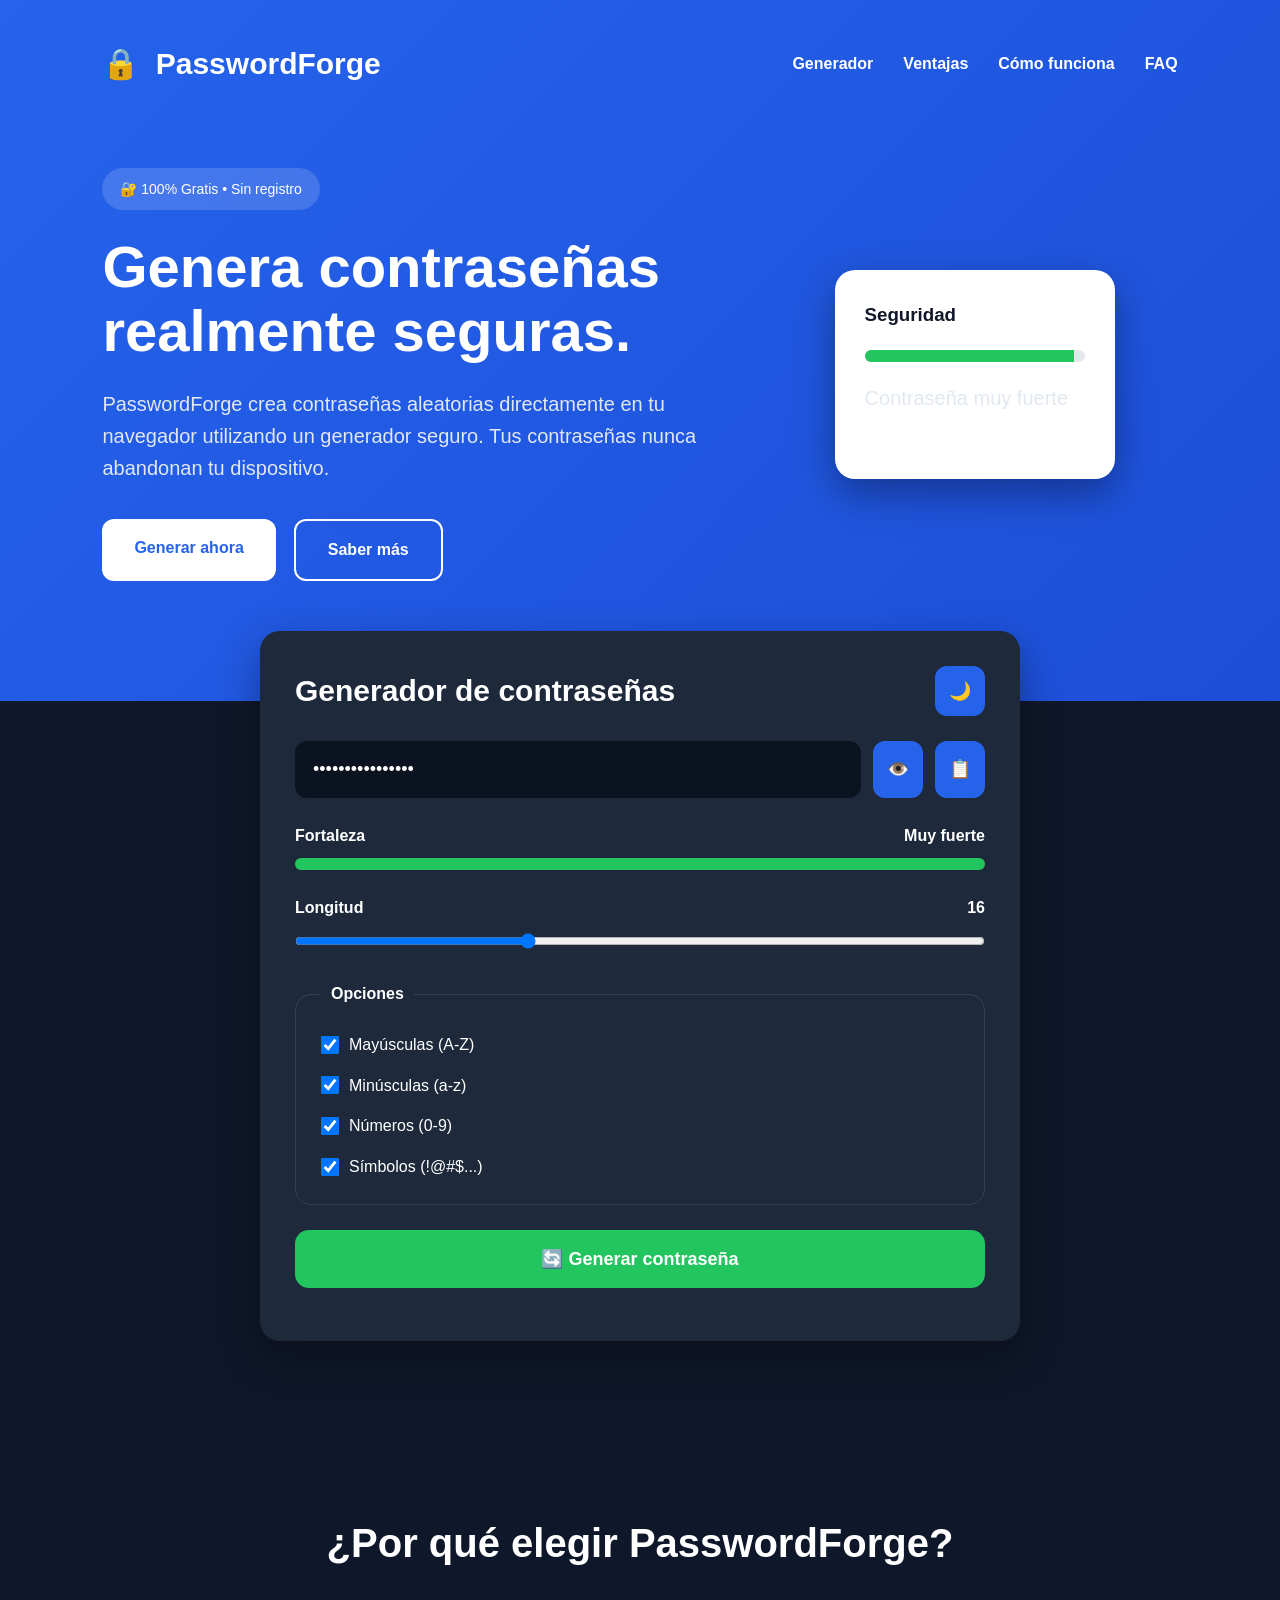
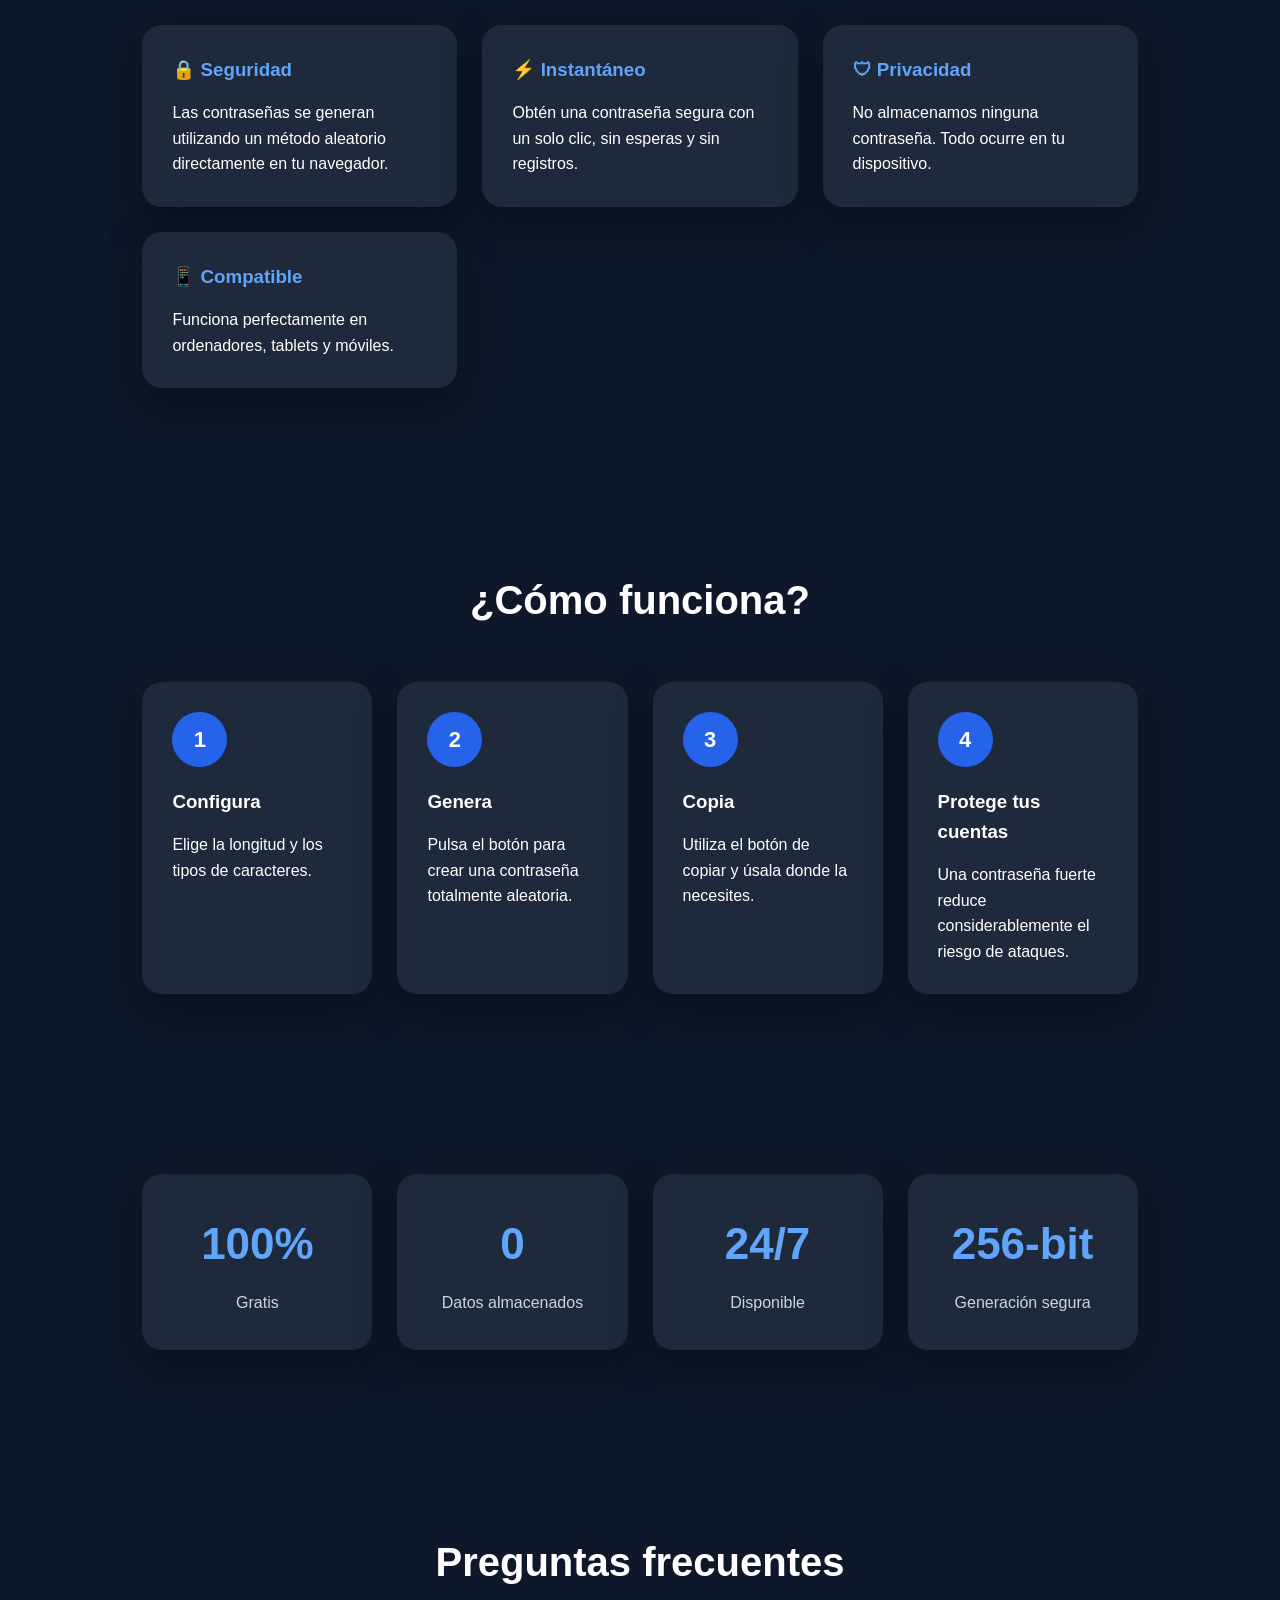
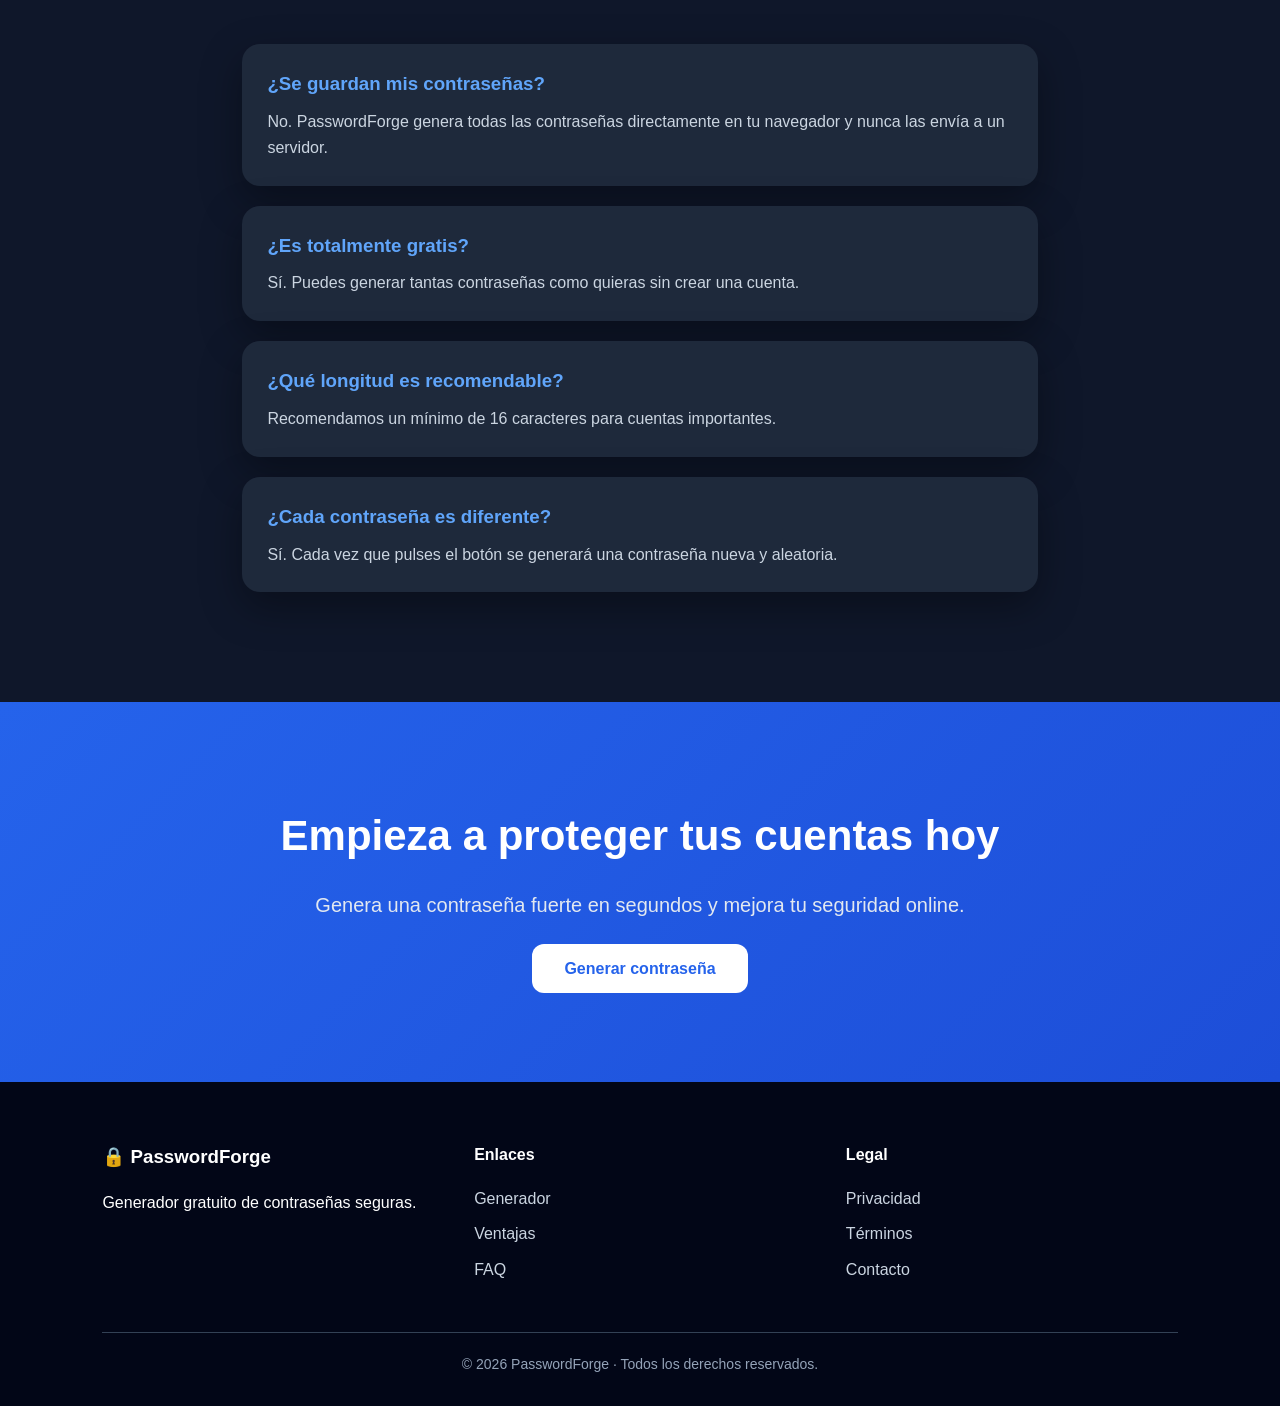
==== index.html @ 014c1a68 "Add files via upload Primera versión de PasswordForge" ====
<!DOCTYPE html>
<html lang="es">

<head>

    <meta charset="UTF-8">

    <meta name="viewport" content="width=device-width, initial-scale=1.0">

    <meta name="description"
        content="PasswordForge genera contraseñas seguras, fuertes y aleatorias directamente en tu navegador. Gratis, rápido y seguro.">

    <meta name="keywords"
        content="generador de contraseñas,password,password generator,passwordforge,contraseñas seguras">

    <meta name="author" content="PasswordForge">

    <title>PasswordForge | Generador de Contraseñas Seguras</title>

    <link rel="stylesheet" href="style.css">

</head>

<body>

    <!-- ========================= -->
    <!-- NAVBAR -->
    <!-- ========================= -->

    <header class="hero">

        <nav class="navbar">

            <div class="logo">

                🔒 <span>PasswordForge</span>

            </div>

            <ul>

                <li><a href="#generator">Generador</a></li>

                <li><a href="#features">Ventajas</a></li>

                <li><a href="#how">Cómo funciona</a></li>

                <li><a href="#faq">FAQ</a></li>

            </ul>

        </nav>

        <div class="hero-content">

            <div class="hero-text">

                <span class="badge">

                    🔐 100% Gratis • Sin registro

                </span>

                <h1>

                    Genera contraseñas
                    <br>
                    realmente seguras.

                </h1>

                <p>

                    PasswordForge crea contraseñas aleatorias
                    directamente en tu navegador utilizando
                    un generador seguro.

                    Tus contraseñas nunca abandonan tu dispositivo.

                </p>

                <div class="hero-buttons">

                    <a href="#generator" class="primary-btn">

                        Generar ahora

                    </a>

                    <a href="#features" class="secondary-btn">

                        Saber más

                    </a>

                </div>

            </div>

            <div class="hero-card">

                <div class="mini-card">

                    <h3>

                        Seguridad

                    </h3>

                    <div class="mini-bar">

                        <div class="mini-fill"></div>

                    </div>

                    <p>

                        Contraseña muy fuerte

                    </p>

                </div>

            </div>

        </div>

    </header>

    <!-- ========================= -->
    <!-- GENERADOR -->
    <!-- ========================= -->

    <main class="container" id="generator">

        <div class="header">

            <h2>

                Generador de contraseñas

            </h2>

            <button
                id="themeToggle"
                class="icon-btn"
                title="Cambiar tema">

                🌙

            </button>

        </div>

        <div class="password-box">

            <input
                type="password"
                id="password"
                readonly
                placeholder="Tu contraseña aparecerá aquí">

            <button
                id="showPassword"
                class="icon-btn"
                title="Mostrar">

                👁️

            </button>

            <button
                id="copy"
                class="icon-btn"
                title="Copiar">

                📋

            </button>

        </div>

        <div class="strength">

            <div class="strength-header">

                <span>

                    Fortaleza

                </span>

                <span id="strengthText">

                    -

                </span>

            </div>

            <div class="strength-bar">

                <div id="strengthFill"></div>

            </div>

        </div>

        <div class="length">

            <label for="length">

                Longitud

                <span id="lengthValue">

                    16

                </span>

            </label>

            <input
                type="range"
                id="length"
                min="8"
                max="32"
                value="16">

        </div>        <fieldset class="options">

            <legend>Opciones</legend>

            <label>

                <input
                    type="checkbox"
                    id="uppercase"
                    checked>

                Mayúsculas (A-Z)

            </label>

            <label>

                <input
                    type="checkbox"
                    id="lowercase"
                    checked>

                Minúsculas (a-z)

            </label>

            <label>

                <input
                    type="checkbox"
                    id="numbers"
                    checked>

                Números (0-9)

            </label>

            <label>

                <input
                    type="checkbox"
                    id="symbols"
                    checked>

                Símbolos (!@#$...)

            </label>

        </fieldset>

        <button
            id="generate"
            class="generate-btn">

            🔄 Generar contraseña

        </button>

        <p id="message"></p>

    </main>

    <!-- ========================= -->
    <!-- VENTAJAS -->
    <!-- ========================= -->

    <section id="features" class="info">

        <h2>

            ¿Por qué elegir PasswordForge?

        </h2>

        <div class="cards">

            <article class="card">

                <h3>🔒 Seguridad</h3>

                <p>

                    Las contraseñas se generan utilizando un método
                    aleatorio directamente en tu navegador.

                </p>

            </article>

            <article class="card">

                <h3>⚡ Instantáneo</h3>

                <p>

                    Obtén una contraseña segura con un solo clic,
                    sin esperas y sin registros.

                </p>

            </article>

            <article class="card">

                <h3>🛡 Privacidad</h3>

                <p>

                    No almacenamos ninguna contraseña.
                    Todo ocurre en tu dispositivo.

                </p>

            </article>

            <article class="card">

                <h3>📱 Compatible</h3>

                <p>

                    Funciona perfectamente en ordenadores,
                    tablets y móviles.

                </p>

            </article>

        </div>

    </section>

    <!-- ========================= -->
    <!-- CÓMO FUNCIONA -->
    <!-- ========================= -->

    <section id="how" class="how-it-works">

        <h2>

            ¿Cómo funciona?

        </h2>

        <div class="steps">

            <div class="step">

                <div class="step-number">

                    1

                </div>

                <h3>

                    Configura

                </h3>

                <p>

                    Elige la longitud y los tipos de caracteres.

                </p>

            </div>

            <div class="step">

                <div class="step-number">

                    2

                </div>

                <h3>

                    Genera

                </h3>

                <p>

                    Pulsa el botón para crear una contraseña
                    totalmente aleatoria.

                </p>

            </div>

            <div class="step">

                <div class="step-number">

                    3

                </div>

                <h3>

                    Copia

                </h3>

                <p>

                    Utiliza el botón de copiar y úsala
                    donde la necesites.

                </p>

            </div>

            <div class="step">

                <div class="step-number">

                    4

                </div>

                <h3>

                    Protege tus cuentas

                </h3>

                <p>

                    Una contraseña fuerte reduce
                    considerablemente el riesgo de ataques.

                </p>

            </div>

        </div>

    </section>    <!-- ========================= -->
    <!-- ESTADÍSTICAS -->
    <!-- ========================= -->

    <section class="stats">

        <div class="stat">
            <h2>100%</h2>
            <p>Gratis</p>
        </div>

        <div class="stat">
            <h2>0</h2>
            <p>Datos almacenados</p>
        </div>

        <div class="stat">
            <h2>24/7</h2>
            <p>Disponible</p>
        </div>

        <div class="stat">
            <h2>256-bit</h2>
            <p>Generación segura</p>
        </div>

    </section>

    <!-- ========================= -->
    <!-- FAQ -->
    <!-- ========================= -->

    <section id="faq" class="faq">

        <h2>

            Preguntas frecuentes

        </h2>

        <div class="faq-item">

            <h3>
                ¿Se guardan mis contraseñas?
            </h3>

            <p>
                No. PasswordForge genera todas las contraseñas
                directamente en tu navegador y nunca las envía a un servidor.
            </p>

        </div>

        <div class="faq-item">

            <h3>
                ¿Es totalmente gratis?
            </h3>

            <p>
                Sí. Puedes generar tantas contraseñas como quieras sin crear
                una cuenta.
            </p>

        </div>

        <div class="faq-item">

            <h3>
                ¿Qué longitud es recomendable?
            </h3>

            <p>
                Recomendamos un mínimo de 16 caracteres para cuentas
                importantes.
            </p>

        </div>

        <div class="faq-item">

            <h3>
                ¿Cada contraseña es diferente?
            </h3>

            <p>
                Sí. Cada vez que pulses el botón se generará una contraseña
                nueva y aleatoria.
            </p>

        </div>

    </section>

    <!-- ========================= -->
    <!-- CTA -->
    <!-- ========================= -->

    <section class="cta">

        <h2>

            Empieza a proteger tus cuentas hoy

        </h2>

        <p>

            Genera una contraseña fuerte en segundos y mejora tu seguridad online.

        </p>

        <a href="#generator" class="primary-btn">

            Generar contraseña

        </a>

    </section>

    <!-- ========================= -->
    <!-- FOOTER -->
    <!-- ========================= -->

    <footer>

        <div class="footer-content">

            <div>

                <h3>

                    🔒 PasswordForge

                </h3>

                <p>

                    Generador gratuito de contraseñas seguras.

                </p>

            </div>

            <div>

                <h4>

                    Enlaces

                </h4>

                <ul>

                    <li><a href="#generator">Generador</a></li>
                    <li><a href="#features">Ventajas</a></li>
                    <li><a href="#faq">FAQ</a></li>

                </ul>

            </div>

            <div>

                <h4>

                    Legal

                </h4>

                <ul>

                    <li><a href="privacy.html">Privacidad</a></li>
                    <li><a href="terms.html">Términos</a></li>
                    <li><a href="contact.html">Contacto</a></li>

                </ul>

            </div>

        </div>

        <hr>

        <p class="copyright">

            © 2026 PasswordForge · Todos los derechos reservados.

        </p>

    </footer>

    <script src="script.js"></script>

</body>

</html>
---- style.css ----
/* =====================================================
   PASSWORDFORGE v1.0
   PARTE 1/3
===================================================== */

*{
    margin:0;
    padding:0;
    box-sizing:border-box;
}

html{
    scroll-behavior:smooth;
}

:root{

    --primary:#2563eb;
    --primary-dark:#1d4ed8;

    --green:#22c55e;

    --background:#0f172a;

    --surface:#1e293b;

    --surface-2:#334155;

    --text:#ffffff;

    --text-light:#cbd5e1;

    --radius:16px;

    --shadow:0 15px 40px rgba(0,0,0,.35);

}

body{

    font-family:Arial,Helvetica,sans-serif;

    background:var(--background);

    color:var(--text);

    line-height:1.6;

}

/* ================= HERO ================= */

.hero{

    background:linear-gradient(135deg,#2563eb,#1d4ed8);

    padding:40px 8% 120px;

}

.navbar{

    display:flex;

    justify-content:space-between;

    align-items:center;

    margin-bottom:80px;

}

.logo{

    font-size:30px;

    font-weight:bold;

}

.logo span{

    margin-left:8px;

}

.navbar ul{

    display:flex;

    gap:30px;

    list-style:none;

}

.navbar a{

    color:white;

    text-decoration:none;

    font-weight:bold;

    transition:.3s;

}

.navbar a:hover{

    opacity:.8;

}

.hero-content{

    display:grid;

    grid-template-columns:1.2fr .8fr;

    gap:60px;

    align-items:center;

}

.badge{

    display:inline-block;

    background:rgba(255,255,255,.15);

    padding:10px 18px;

    border-radius:50px;

    margin-bottom:25px;

    font-size:14px;

}

.hero h1{

    font-size:58px;

    line-height:1.1;

    margin-bottom:25px;

}

.hero p{

    font-size:20px;

    color:#e2e8f0;

    margin-bottom:35px;

}

.hero-buttons{

    display:flex;

    gap:18px;

    flex-wrap:wrap;

}

.primary-btn{

    background:white;

    color:var(--primary);

    padding:16px 32px;

    border-radius:12px;

    text-decoration:none;

    font-weight:bold;

    transition:.3s;

}

.primary-btn:hover{

    transform:translateY(-4px);

}

.secondary-btn{

    border:2px solid white;

    color:white;

    padding:16px 32px;

    border-radius:12px;

    text-decoration:none;

    font-weight:bold;

    transition:.3s;

}

.secondary-btn:hover{

    background:white;

    color:var(--primary);

}

.hero-card{

    display:flex;

    justify-content:center;

}

.mini-card{

    width:280px;

    background:white;

    color:#111827;

    padding:30px;

    border-radius:20px;

    box-shadow:var(--shadow);

}

.mini-card h3{

    margin-bottom:20px;

}

.mini-bar{

    height:12px;

    background:#e5e7eb;

    border-radius:20px;

    overflow:hidden;

    margin-bottom:20px;

}

.mini-fill{

    width:95%;

    height:100%;

    background:var(--green);

}

/* ================= CONTENEDOR ================= */

.container{

    max-width:760px;

    margin:-70px auto 80px;

    background:var(--surface);

    border-radius:20px;

    padding:35px;

    box-shadow:var(--shadow);

    position:relative;

    z-index:2;

}

.header{

    display:flex;

    justify-content:space-between;

    align-items:center;

    margin-bottom:25px;

}

.header h2{

    font-size:30px;

}

.icon-btn{

    border:none;

    background:var(--primary);

    color:white;

    padding:14px;

    border-radius:12px;

    cursor:pointer;

    font-size:18px;

    transition:.3s;

}

.icon-btn:hover{

    background:var(--primary-dark);

    transform:scale(1.05);

}

.password-box{

    display:flex;

    gap:12px;

    margin-bottom:25px;

}

.password-box input{

    flex:1;

    border:none;

    border-radius:12px;

    background:#0b1220;

    color:white;

    padding:18px;

    font-size:18px;

}

.password-box input::placeholder{

    color:#94a3b8;

}/* ================= FUERZA ================= */

.strength{

    margin-bottom:25px;

}

.strength-header{

    display:flex;

    justify-content:space-between;

    margin-bottom:10px;

    font-weight:bold;

}

.strength-bar{

    width:100%;

    height:12px;

    background:var(--surface-2);

    border-radius:50px;

    overflow:hidden;

}

#strengthFill{

    width:0;

    height:100%;

    background:var(--green);

    transition:.4s;

}

/* ================= LONGITUD ================= */

.length{

    margin-bottom:25px;

}

.length label{

    display:flex;

    justify-content:space-between;

    margin-bottom:10px;

    font-weight:bold;

}

input[type="range"]{

    width:100%;

    cursor:pointer;

}

/* ================= OPCIONES ================= */

.options{

    border:1px solid var(--surface-2);

    border-radius:var(--radius);

    padding:25px;

    margin-bottom:25px;

    display:grid;

    gap:15px;

}

.options legend{

    padding:0 10px;

    font-weight:bold;

}

.options label{

    display:flex;

    align-items:center;

    gap:10px;

    cursor:pointer;

}

.options input[type="checkbox"]{

    width:18px;

    height:18px;

}

/* ================= BOTÓN ================= */

.generate-btn{

    width:100%;

    border:none;

    background:var(--green);

    color:white;

    padding:18px;

    border-radius:14px;

    font-size:18px;

    font-weight:bold;

    cursor:pointer;

    transition:.3s;

}

.generate-btn:hover{

    transform:translateY(-3px);

    background:#16a34a;

}

#message{

    margin-top:18px;

    text-align:center;

    color:#94a3b8;

}

/* ================= FEATURES ================= */

.info{

    max-width:1200px;

    margin:auto;

    padding:90px 8%;

}

.info h2{

    text-align:center;

    font-size:40px;

    margin-bottom:50px;

}

.cards{

    display:grid;

    grid-template-columns:repeat(auto-fit,minmax(250px,1fr));

    gap:25px;

}

.card{

    background:var(--surface);

    border-radius:20px;

    padding:30px;

    box-shadow:var(--shadow);

    transition:.3s;

}

.card:hover{

    transform:translateY(-8px);

}

.card h3{

    margin-bottom:15px;

    color:#60a5fa;

}

/* ================= HOW IT WORKS ================= */

.how-it-works{

    max-width:1200px;

    margin:auto;

    padding:90px 8%;

}

.how-it-works h2{

    text-align:center;

    font-size:40px;

    margin-bottom:50px;

}

.steps{

    display:grid;

    grid-template-columns:repeat(auto-fit,minmax(230px,1fr));

    gap:25px;

}

.step{

    background:var(--surface);

    border-radius:20px;

    padding:30px;

    box-shadow:var(--shadow);

    transition:.3s;

}

.step:hover{

    transform:translateY(-8px);

}

.step-number{

    width:55px;

    height:55px;

    border-radius:50%;

    background:var(--primary);

    color:white;

    display:flex;

    align-items:center;

    justify-content:center;

    font-size:22px;

    font-weight:bold;

    margin-bottom:20px;

}

.step h3{

    margin-bottom:15px;

}

/* ================= STATS ================= */

.stats{

    max-width:1200px;

    margin:auto;

    padding:90px 8%;

    display:grid;

    grid-template-columns:repeat(auto-fit,minmax(220px,1fr));

    gap:25px;

}

.stat{

    background:var(--surface);

    border-radius:20px;

    padding:35px;

    text-align:center;

    box-shadow:var(--shadow);

}

.stat h2{

    color:#60a5fa;

    font-size:44px;

    margin-bottom:10px;

}

.stat p{

    color:var(--text-light);

}/* ================= FAQ ================= */

.faq{

    max-width:1000px;

    margin:auto;

    padding:90px 8%;

}

.faq h2{

    text-align:center;

    font-size:40px;

    margin-bottom:50px;

}

.faq-item{

    background:var(--surface);

    padding:25px;

    border-radius:18px;

    margin-bottom:20px;

    box-shadow:var(--shadow);

}

.faq-item h3{

    color:#60a5fa;

    margin-bottom:10px;

}

.faq-item p{

    color:var(--text-light);

}

/* ================= CTA ================= */

.cta{

    text-align:center;

    padding:100px 8%;

    background:linear-gradient(135deg,#2563eb,#1d4ed8);

}

.cta h2{

    font-size:42px;

    margin-bottom:20px;

}

.cta p{

    max-width:700px;

    margin:0 auto 35px;

    font-size:20px;

    color:#e2e8f0;

}

/* ================= FOOTER ================= */

footer{

    background:#020617;

    padding:60px 8% 30px;

}

.footer-content{

    display:grid;

    grid-template-columns:repeat(auto-fit,minmax(220px,1fr));

    gap:40px;

    margin-bottom:40px;

}

.footer-content h3,

.footer-content h4{

    margin-bottom:18px;

}

.footer-content ul{

    list-style:none;

}

.footer-content li{

    margin-bottom:10px;

}

.footer-content a{

    color:#cbd5e1;

    text-decoration:none;

    transition:.3s;

}

.footer-content a:hover{

    color:white;

}

footer hr{

    border:none;

    border-top:1px solid #334155;

    margin-bottom:20px;

}

.copyright{

    text-align:center;

    color:#94a3b8;

    font-size:14px;

}

/* ================= ANIMACIONES ================= */

.card,

.step,

.stat,

.faq-item,

.generate-btn,

.primary-btn,

.secondary-btn,

.icon-btn{

    transition:all .3s ease;

}

.card:hover,

.step:hover,

.stat:hover,

.faq-item:hover{

    transform:translateY(-6px);

}

/* ================= RESPONSIVE ================= */

@media (max-width:900px){

.hero-content{

grid-template-columns:1fr;

text-align:center;

}

.hero-card{

margin-top:40px;

}

}

@media (max-width:768px){

.navbar{

flex-direction:column;

gap:20px;

}

.navbar ul{

flex-wrap:wrap;

justify-content:center;

gap:15px;

}

.hero{

padding:30px 20px 90px;

}

.hero h1{

font-size:38px;

}

.hero p{

font-size:18px;

}

.container{

margin:-40px 15px 60px;

padding:25px;

}

.password-box{

flex-direction:column;

}

.icon-btn{

width:100%;

}

.cards,

.steps,

.stats,

.footer-content{

grid-template-columns:1fr;

}

.cta h2{

font-size:32px;

}

}

@media (max-width:480px){

.hero h1{

font-size:30px;

}

.hero p{

font-size:16px;

}

.primary-btn,

.secondary-btn{

display:block;

width:100%;

text-align:center;

}

.hero-buttons{

flex-direction:column;

}

}
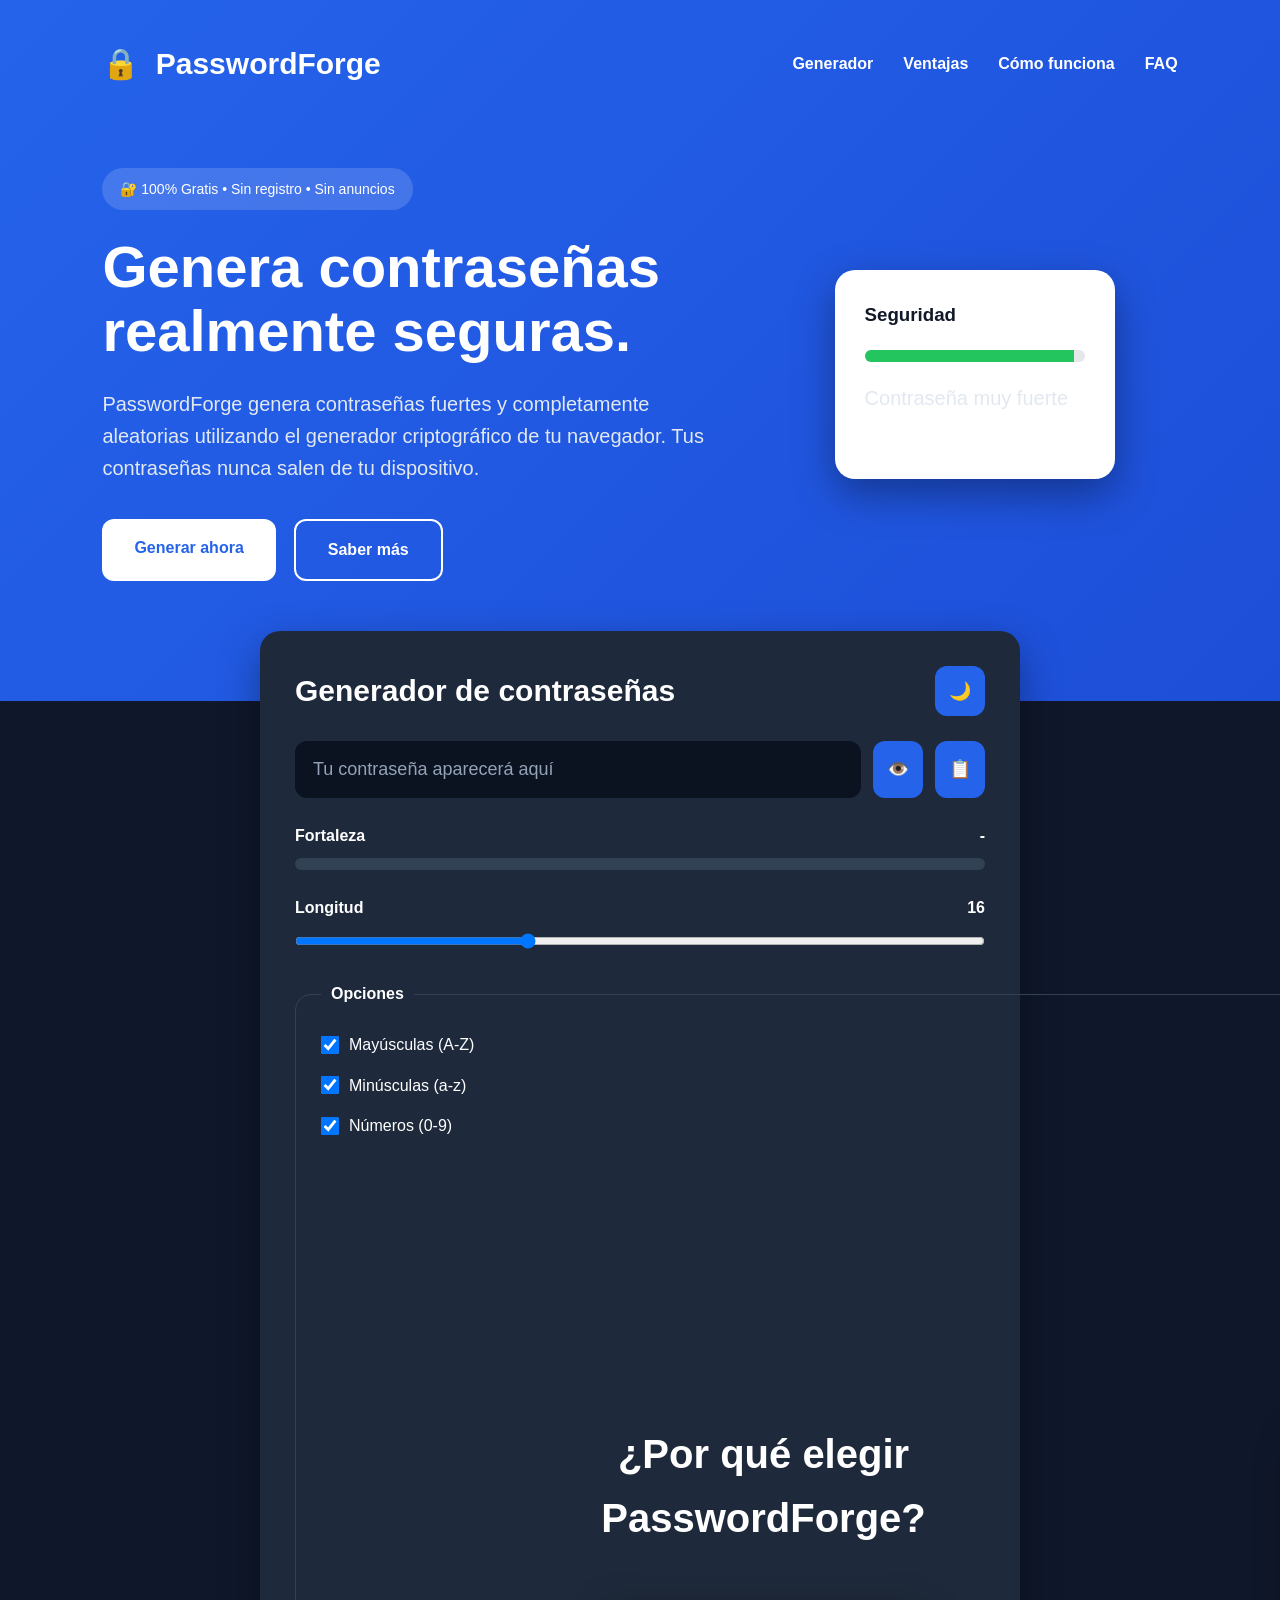
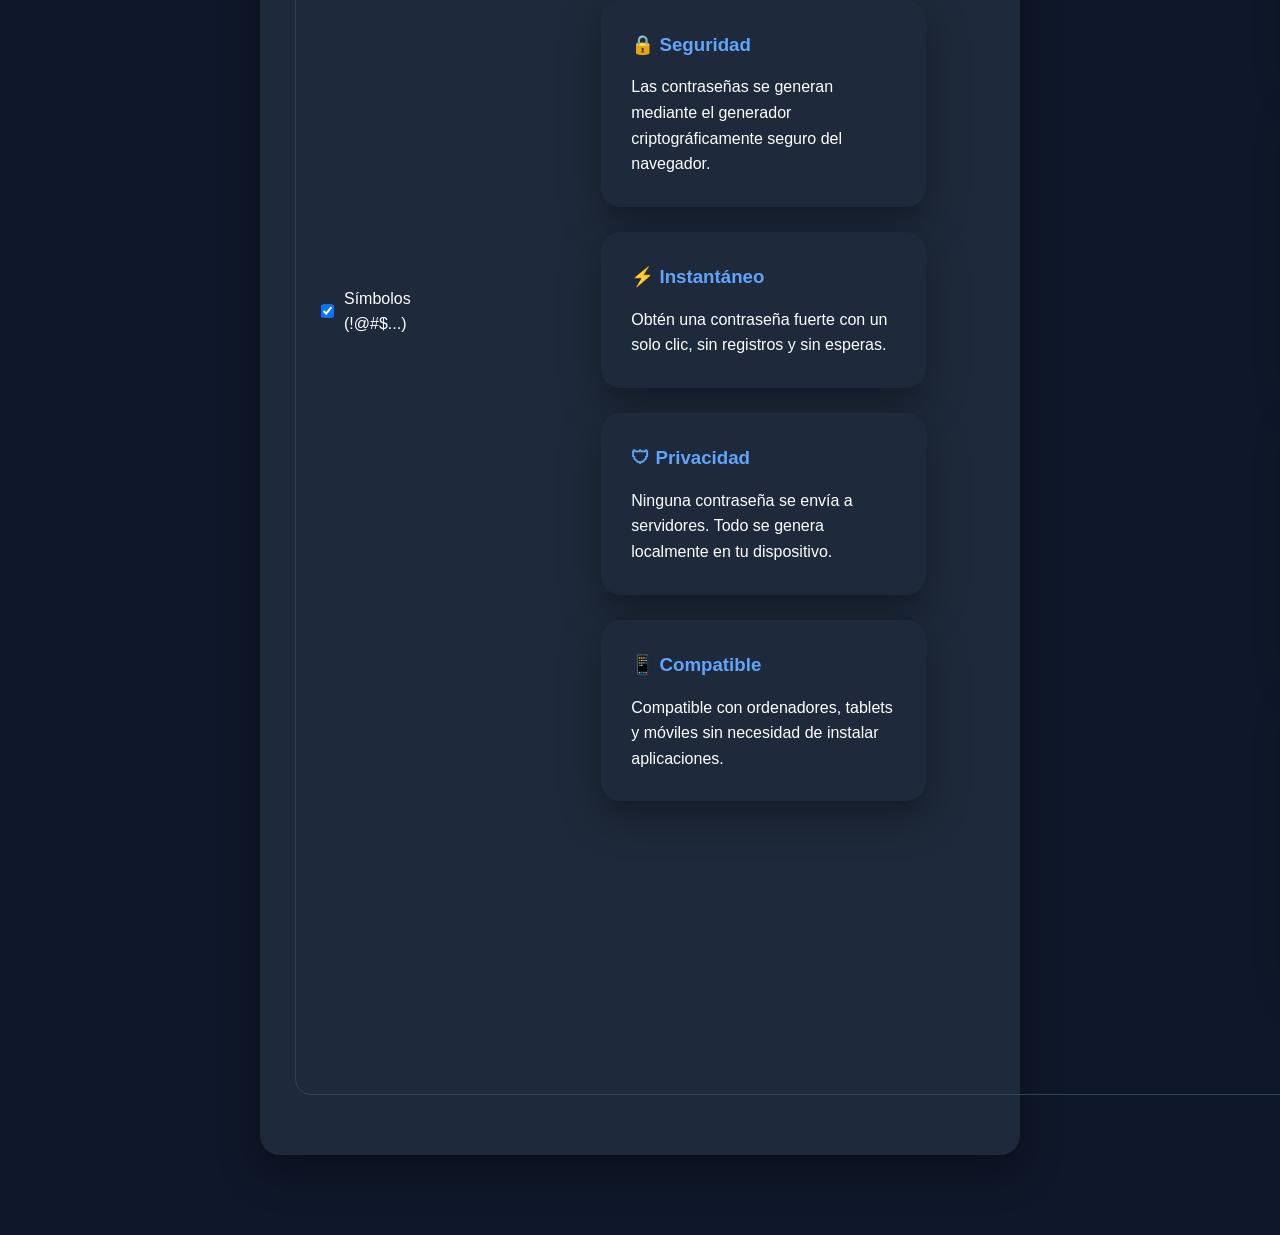
==== commit ca358702: "Add files via upload" ====
--- a/index.html
+++ b/index.html
@@ -3,663 +3,500 @@
 
 <head>
 
-    <meta charset="UTF-8">
-
-    <meta name="viewport" content="width=device-width, initial-scale=1.0">
-
-    <meta name="description"
-        content="PasswordForge genera contraseñas seguras, fuertes y aleatorias directamente en tu navegador. Gratis, rápido y seguro.">
-
-    <meta name="keywords"
-        content="generador de contraseñas,password,password generator,passwordforge,contraseñas seguras">
-
-    <meta name="author" content="PasswordForge">
-
-    <title>PasswordForge | Generador de Contraseñas Seguras</title>
-
-    <link rel="stylesheet" href="style.css">
-
-</head>
-
-<body>
-
-    <!-- ========================= -->
-    <!-- NAVBAR -->
-    <!-- ========================= -->
-
-    <header class="hero">
-
-        <nav class="navbar">
-
-            <div class="logo">
-
-                🔒 <span>PasswordForge</span>
+<meta charset="UTF-8">
+<meta http-equiv="X-UA-Compatible" content="IE=edge">
+<meta name="viewport" content="width=device-width, initial-scale=1.0">
+
+<title>PasswordForge | Generador de Contraseñas Seguras Gratis</title>
+
+<meta name="description" content="Genera contraseñas seguras, fuertes y aleatorias gratis con PasswordForge. Funciona directamente en tu navegador sin guardar datos.">
+
+<meta name="keywords" content="generador de contraseñas, password generator, contraseñas seguras, contraseña segura, passwordforge, generar password">
+
+<meta name="author" content="PasswordForge">
+
+<meta name="robots" content="index,follow,max-image-preview:large,max-snippet:-1,max-video-preview:-1">
+
+<link rel="canonical" href="https://ismaelft02-art.github.io/passwordforge/">
+
+<meta property="og:type" content="website">
+<meta property="og:locale" content="es_ES">
+<meta property="og:site_name" content="PasswordForge">
+<meta property="og:title" content="PasswordForge | Generador de Contraseñas Seguras">
+<meta property="og:description" content="Genera contraseñas seguras y aleatorias directamente en tu navegador. Gratis, rápido y sin registro.">
+<meta property="og:url" content="https://ismaelft02-art.github.io/passwordforge/">
+
+<meta name="twitter:card" content="summary_large_image">
+<meta name="twitter:title" content="PasswordForge">
+<meta name="twitter:description" content="Generador gratuito de contraseñas seguras y aleatorias.">
+
+<script type="application/ld+json">
+{
+  "@context":"https://schema.org",
+  "@type":"WebApplication",
+  "name":"PasswordForge",
+  "url":"https://ismaelft02-art.github.io/passwordforge/",
+  "applicationCategory":"SecurityApplication",
+  "operatingSystem":"Any",
+  "browserRequirements":"Requires JavaScript",
+  "description":"Generador gratuito de contraseñas seguras que funciona completamente en el navegador.",
+  "offers":{
+    "@type":"Offer",
+    "price":"0",
+    "priceCurrency":"EUR"
+  }
+}
+</script>
+
+<link rel="stylesheet" href="style.css">
+
+</head><body>
+
+<header class="hero">
+
+    <nav class="navbar">
+
+        <div class="logo">
+            🔒 <span>PasswordForge</span>
+        </div>
+
+        <ul>
+            <li><a href="#generator">Generador</a></li>
+            <li><a href="#features">Ventajas</a></li>
+            <li><a href="#how">Cómo funciona</a></li>
+            <li><a href="#faq">FAQ</a></li>
+        </ul>
+
+    </nav>
+
+    <div class="hero-content">
+
+        <div class="hero-text">
+
+            <span class="badge">
+                🔐 100% Gratis • Sin registro • Sin anuncios
+            </span>
+
+            <h1>
+                Genera contraseñas
+                <br>
+                realmente seguras.
+            </h1>
+
+            <p>
+                PasswordForge genera contraseñas fuertes y completamente aleatorias
+                utilizando el generador criptográfico de tu navegador.
+                Tus contraseñas nunca salen de tu dispositivo.
+            </p>
+
+            <div class="hero-buttons">
+
+                <a href="#generator" class="primary-btn">
+                    Generar ahora
+                </a>
+
+                <a href="#features" class="secondary-btn">
+                    Saber más
+                </a>
 
             </div>
 
-            <ul>
-
-                <li><a href="#generator">Generador</a></li>
-
-                <li><a href="#features">Ventajas</a></li>
-
-                <li><a href="#how">Cómo funciona</a></li>
-
-                <li><a href="#faq">FAQ</a></li>
-
-            </ul>
-
-        </nav>
-
-        <div class="hero-content">
-
-            <div class="hero-text">
-
-                <span class="badge">
-
-                    🔐 100% Gratis • Sin registro
-
-                </span>
-
-                <h1>
-
-                    Genera contraseñas
-                    <br>
-                    realmente seguras.
-
-                </h1>
-
-                <p>
-
-                    PasswordForge crea contraseñas aleatorias
-                    directamente en tu navegador utilizando
-                    un generador seguro.
-
-                    Tus contraseñas nunca abandonan tu dispositivo.
-
-                </p>
-
-                <div class="hero-buttons">
-
-                    <a href="#generator" class="primary-btn">
-
-                        Generar ahora
-
-                    </a>
-
-                    <a href="#features" class="secondary-btn">
-
-                        Saber más
-
-                    </a>
-
+        </div>
+
+        <div class="hero-card">
+
+            <div class="mini-card">
+
+                <h3>Seguridad</h3>
+
+                <div class="mini-bar">
+                    <div class="mini-fill"></div>
                 </div>
 
+                <p>Contraseña muy fuerte</p>
+
             </div>
 
-            <div class="hero-card">
-
-                <div class="mini-card">
-
-                    <h3>
-
-                        Seguridad
-
-                    </h3>
-
-                    <div class="mini-bar">
-
-                        <div class="mini-fill"></div>
-
-                    </div>
-
-                    <p>
-
-                        Contraseña muy fuerte
-
-                    </p>
-
-                </div>
-
-            </div>
-
-        </div>
-
-    </header>
-
-    <!-- ========================= -->
-    <!-- GENERADOR -->
-    <!-- ========================= -->
-
-    <main class="container" id="generator">
-
-        <div class="header">
-
-            <h2>
-
-                Generador de contraseñas
-
-            </h2>
-
-            <button
-                id="themeToggle"
+        </div>
+
+    </div>
+
+</header>
+
+<main class="container" id="generator">
+
+    <div class="header">
+
+        <h2>Generador de contraseñas</h2>
+
+        <button id="themeToggle"
                 class="icon-btn"
                 title="Cambiar tema">
 
-                🌙
-
-            </button>
-
-        </div>
-
-        <div class="password-box">
-
-            <input
-                type="password"
-                id="password"
-                readonly
-                placeholder="Tu contraseña aparecerá aquí">
-
-            <button
-                id="showPassword"
-                class="icon-btn"
-                title="Mostrar">
-
-                👁️
-
-            </button>
-
-            <button
-                id="copy"
-                class="icon-btn"
-                title="Copiar">
-
-                📋
-
-            </button>
-
-        </div>
-
-        <div class="strength">
-
-            <div class="strength-header">
-
-                <span>
-
-                    Fortaleza
-
-                </span>
-
-                <span id="strengthText">
-
-                    -
-
-                </span>
-
-            </div>
-
-            <div class="strength-bar">
-
-                <div id="strengthFill"></div>
-
-            </div>
-
-        </div>
-
-        <div class="length">
-
-            <label for="length">
-
-                Longitud
-
-                <span id="lengthValue">
-
-                    16
-
-                </span>
-
-            </label>
-
-            <input
-                type="range"
-                id="length"
-                min="8"
-                max="32"
-                value="16">
-
-        </div>        <fieldset class="options">
-
-            <legend>Opciones</legend>
-
-            <label>
-
-                <input
-                    type="checkbox"
-                    id="uppercase"
-                    checked>
-
-                Mayúsculas (A-Z)
-
-            </label>
-
-            <label>
-
-                <input
-                    type="checkbox"
-                    id="lowercase"
-                    checked>
-
-                Minúsculas (a-z)
-
-            </label>
-
-            <label>
-
-                <input
-                    type="checkbox"
-                    id="numbers"
-                    checked>
-
-                Números (0-9)
-
-            </label>
-
-            <label>
-
-                <input
-                    type="checkbox"
-                    id="symbols"
-                    checked>
-
-                Símbolos (!@#$...)
-
-            </label>
-
-        </fieldset>
+            🌙
+
+        </button>
+
+    </div>
+
+    <div class="password-box">
+
+        <input
+            type="password"
+            id="password"
+            readonly
+            placeholder="Tu contraseña aparecerá aquí">
 
         <button
-            id="generate"
-            class="generate-btn">
-
-            🔄 Generar contraseña
+            id="showPassword"
+            class="icon-btn"
+            title="Mostrar">
+
+            👁️
 
         </button>
 
-        <p id="message"></p>
-
-    </main>
-
-    <!-- ========================= -->
-    <!-- VENTAJAS -->
-    <!-- ========================= -->
-
-    <section id="features" class="info">
-
-        <h2>
-
-            ¿Por qué elegir PasswordForge?
-
-        </h2>
-
-        <div class="cards">
-
-            <article class="card">
-
-                <h3>🔒 Seguridad</h3>
-
-                <p>
-
-                    Las contraseñas se generan utilizando un método
-                    aleatorio directamente en tu navegador.
-
-                </p>
-
-            </article>
-
-            <article class="card">
-
-                <h3>⚡ Instantáneo</h3>
-
-                <p>
-
-                    Obtén una contraseña segura con un solo clic,
-                    sin esperas y sin registros.
-
-                </p>
-
-            </article>
-
-            <article class="card">
-
-                <h3>🛡 Privacidad</h3>
-
-                <p>
-
-                    No almacenamos ninguna contraseña.
-                    Todo ocurre en tu dispositivo.
-
-                </p>
-
-            </article>
-
-            <article class="card">
-
-                <h3>📱 Compatible</h3>
-
-                <p>
-
-                    Funciona perfectamente en ordenadores,
-                    tablets y móviles.
-
-                </p>
-
-            </article>
-
-        </div>
-
-    </section>
-
-    <!-- ========================= -->
-    <!-- CÓMO FUNCIONA -->
-    <!-- ========================= -->
-
-    <section id="how" class="how-it-works">
-
-        <h2>
-
-            ¿Cómo funciona?
-
-        </h2>
-
-        <div class="steps">
-
-            <div class="step">
-
-                <div class="step-number">
-
-                    1
-
-                </div>
-
-                <h3>
-
-                    Configura
-
-                </h3>
-
-                <p>
-
-                    Elige la longitud y los tipos de caracteres.
-
-                </p>
-
-            </div>
-
-            <div class="step">
-
-                <div class="step-number">
-
-                    2
-
-                </div>
-
-                <h3>
-
-                    Genera
-
-                </h3>
-
-                <p>
-
-                    Pulsa el botón para crear una contraseña
-                    totalmente aleatoria.
-
-                </p>
-
-            </div>
-
-            <div class="step">
-
-                <div class="step-number">
-
-                    3
-
-                </div>
-
-                <h3>
-
-                    Copia
-
-                </h3>
-
-                <p>
-
-                    Utiliza el botón de copiar y úsala
-                    donde la necesites.
-
-                </p>
-
-            </div>
-
-            <div class="step">
-
-                <div class="step-number">
-
-                    4
-
-                </div>
-
-                <h3>
-
-                    Protege tus cuentas
-
-                </h3>
-
-                <p>
-
-                    Una contraseña fuerte reduce
-                    considerablemente el riesgo de ataques.
-
-                </p>
-
-            </div>
-
-        </div>
-
-    </section>    <!-- ========================= -->
-    <!-- ESTADÍSTICAS -->
-    <!-- ========================= -->
-
-    <section class="stats">
-
-        <div class="stat">
-            <h2>100%</h2>
-            <p>Gratis</p>
-        </div>
-
-        <div class="stat">
-            <h2>0</h2>
-            <p>Datos almacenados</p>
-        </div>
-
-        <div class="stat">
-            <h2>24/7</h2>
-            <p>Disponible</p>
-        </div>
-
-        <div class="stat">
-            <h2>256-bit</h2>
-            <p>Generación segura</p>
-        </div>
-
-    </section>
-
-    <!-- ========================= -->
-    <!-- FAQ -->
-    <!-- ========================= -->
-
-    <section id="faq" class="faq">
-
-        <h2>
-
-            Preguntas frecuentes
-
-        </h2>
-
-        <div class="faq-item">
-
-            <h3>
-                ¿Se guardan mis contraseñas?
-            </h3>
-
-            <p>
-                No. PasswordForge genera todas las contraseñas
-                directamente en tu navegador y nunca las envía a un servidor.
-            </p>
-
-        </div>
-
-        <div class="faq-item">
-
-            <h3>
-                ¿Es totalmente gratis?
-            </h3>
-
-            <p>
-                Sí. Puedes generar tantas contraseñas como quieras sin crear
-                una cuenta.
-            </p>
-
-        </div>
-
-        <div class="faq-item">
-
-            <h3>
-                ¿Qué longitud es recomendable?
-            </h3>
-
-            <p>
-                Recomendamos un mínimo de 16 caracteres para cuentas
-                importantes.
-            </p>
-
-        </div>
-
-        <div class="faq-item">
-
-            <h3>
-                ¿Cada contraseña es diferente?
-            </h3>
-
-            <p>
-                Sí. Cada vez que pulses el botón se generará una contraseña
-                nueva y aleatoria.
-            </p>
-
-        </div>
-
-    </section>
-
-    <!-- ========================= -->
-    <!-- CTA -->
-    <!-- ========================= -->
-
-    <section class="cta">
-
-        <h2>
-
-            Empieza a proteger tus cuentas hoy
-
-        </h2>
+        <button
+            id="copy"
+            class="icon-btn"
+            title="Copiar">
+
+            📋
+
+        </button>
+
+    </div>
+
+    <div class="strength">
+
+        <div class="strength-header">
+
+            <span>Fortaleza</span>
+
+            <span id="strengthText">-</span>
+
+        </div>
+
+        <div class="strength-bar">
+
+            <div id="strengthFill"></div>
+
+        </div>
+
+    </div>
+
+    <div class="length">
+
+        <label for="length">
+
+            Longitud
+
+            <span id="lengthValue">16</span>
+
+        </label>
+
+        <input
+            type="range"
+            id="length"
+            min="8"
+            max="32"
+            value="16">
+
+    </div>
+
+    <fieldset class="options">
+
+        <legend>Opciones</legend>
+
+        <label><input type="checkbox" id="uppercase" checked> Mayúsculas (A-Z)</label>
+
+        <label><input type="checkbox" id="lowercase" checked> Minúsculas (a-z)</label>
+
+        <label><input type="checkbox" id="numbers" checked> Números (0-9)</label>
+
+        <label><input type="checkbox" id="symbols" checked> Símbolos (!@#$...)</lab<!-- ========================= -->
+<!-- VENTAJAS -->
+<!-- ========================= -->
+
+<section id="features" class="info">
+
+    <h2>¿Por qué elegir PasswordForge?</h2>
+
+    <div class="cards">
+
+        <article class="card">
+
+            <h3>🔒 Seguridad</h3>
+
+            <p>
+                Las contraseñas se generan mediante el generador
+                criptográficamente seguro del navegador.
+            </p>
+
+        </article>
+
+        <article class="card">
+
+            <h3>⚡ Instantáneo</h3>
+
+            <p>
+                Obtén una contraseña fuerte con un solo clic,
+                sin registros y sin esperas.
+            </p>
+
+        </article>
+
+        <article class="card">
+
+            <h3>🛡 Privacidad</h3>
+
+            <p>
+                Ninguna contraseña se envía a servidores.
+                Todo se genera localmente en tu dispositivo.
+            </p>
+
+        </article>
+
+        <article class="card">
+
+            <h3>📱 Compatible</h3>
+
+            <p>
+                Compatible con ordenadores, tablets y móviles
+                sin necesidad de instalar aplicaciones.
+            </p>
+
+        </article>
+
+    </div>
+
+</section>
+
+<!-- ========================= -->
+<!-- CÓMO FUNCIONA -->
+<!-- ========================= -->
+
+<section id="how" class="how-it-works">
+
+    <h2>¿Cómo funciona?</h2>
+
+    <div class="steps">
+
+        <div class="step">
+
+            <div class="step-number">1</div>
+
+            <h3>Configura</h3>
+
+            <p>
+                Selecciona la longitud y los caracteres
+                que quieres utilizar.
+            </p>
+
+        </div>
+
+        <div class="step">
+
+            <div class="step-number">2</div>
+
+            <h3>Genera</h3>
+
+            <p>
+                PasswordForge crea una contraseña
+                totalmente aleatoria y segura.
+            </p>
+
+        </div>
+
+        <div class="step">
+
+            <div class="step-number">3</div>
+
+            <h3>Copia</h3>
+
+            <p>
+                Copia la contraseña con un clic
+                y úsala donde la necesites.
+            </p>
+
+        </div>
+
+        <div class="step">
+
+            <div class="step-number">4</div>
+
+            <h3>Protege tus cuentas</h3>
+
+            <p>
+                Utiliza una contraseña distinta para
+                cada servicio importante.
+            </p>
+
+        </div>
+
+    </div>
+
+</section>
+
+<!-- ========================= -->
+<!-- ESTADÍSTICAS -->
+<!-- ========================= -->
+
+<section class="stats">
+
+    <div class="stat">
+        <h2>100%</h2>
+        <p>Gratis</p>
+    </div>
+
+    <div class="stat">
+        <h2>0</h2>
+        <p>Datos almacenados</p>
+    </div>
+
+    <div class="stat">
+        <h2>24/7</h2>
+        <p>Disponible</p>
+    </div>
+
+    <div class="stat">
+        <h2>256-bit</h2>
+        <p>Generación segura</p>
+    </div>
+
+</section>
+
+<!-- ========================= -->
+<!-- FAQ -->
+<!-- ========================= -->
+
+<section id="faq" class="faq">
+
+    <h2>Preguntas frecuentes</h2>
+
+    <div class="faq-item">
+
+        <h3>¿Se guardan mis contraseñas?</h3>
 
         <p>
-
-            Genera una contraseña fuerte en segundos y mejora tu seguridad online.
-
+            No. Todas las contraseñas se generan
+            directamente en tu navegador.
         </p>
 
-        <a href="#generator" class="primary-btn">
-
-            Generar contraseña
-
-        </a>
-
-    </section>
-
-    <!-- ========================= -->
-    <!-- FOOTER -->
-    <!-- ========================= -->
-
-    <footer>
-
-        <div class="footer-content">
-
-            <div>
-
-                <h3>
-
-                    🔒 PasswordForge
-
-                </h3>
-
-                <p>
-
-                    Generador gratuito de contraseñas seguras.
-
-                </p>
-
-            </div>
-
-            <div>
-
-                <h4>
-
-                    Enlaces
-
-                </h4>
-
-                <ul>
-
-                    <li><a href="#generator">Generador</a></li>
-                    <li><a href="#features">Ventajas</a></li>
-                    <li><a href="#faq">FAQ</a></li>
-
-                </ul>
-
-            </div>
-
-            <div>
-
-                <h4>
-
-                    Legal
-
-                </h4>
-
-                <ul>
-
-                    <li><a href="privacy.html">Privacidad</a></li>
-                    <li><a href="terms.html">Términos</a></li>
-                    <li><a href="contact.html">Contacto</a></li>
-
-                </ul>
-
-            </div>
-
-        </div>
-
-        <hr>
-
-        <p class="copyright">
-
-            © 2026 PasswordForge · Todos los derechos reservados.
-
+    </div>
+
+    <div class="faq-item">
+
+        <h3>¿Es totalmente gratis?</h3>
+
+        <p>
+            Sí. No necesitas crear una cuenta
+            ni pagar para utilizar PasswordForge.
         </p>
 
-    </footer>
-
-    <script src="script.js"></script>
+    </div>
+
+    <div class="faq-item">
+
+        <h3>¿Qué longitud es recomendable?</h3>
+
+        <p>
+            Recomendamos utilizar al menos
+            16 caracteres para cuentas importantes.
+        </p>
+
+    </div>
+
+    <div class="faq-item">
+
+        <h3>¿Cada contraseña es diferente?</h3>
+
+        <p>
+            Sí. Cada generación crea una contraseña
+            completamente nueva y aleatoria.
+        </p>
+
+    </div>
+
+</section>
+
+<!-- ========================= -->
+<!-- CTA -->
+<!-- ========================= -->
+
+<section class="cta">
+
+    <h2>Empieza a proteger tus cuentas hoy</h2>
+
+    <p>
+        Genera una contraseña fuerte en segundos
+        y mejora tu seguridad online.
+    </p>
+
+    <a href="#generator" class="primary-btn">
+
+        Generar contraseña
+
+    </a>
+
+</section><!-- ========================= -->
+<!-- FOOTER -->
+<!-- ========================= -->
+
+<footer>
+
+    <div class="footer-content">
+
+        <div>
+
+            <h3>🔒 PasswordForge</h3>
+
+            <p>
+                Generador gratuito de contraseñas seguras.
+            </p>
+
+        </div>
+
+        <div>
+
+            <h4>Enlaces</h4>
+
+            <ul>
+
+                <li><a href="#generator">Generador</a></li>
+                <li><a href="#features">Ventajas</a></li>
+                <li><a href="#how">Cómo funciona</a></li>
+                <li><a href="#faq">FAQ</a></li>
+
+            </ul>
+
+        </div>
+
+        <div>
+
+            <h4>Legal</h4>
+
+            <ul>
+
+                <li><a href="privacy.html">Política de privacidad</a></li>
+                <li><a href="terms.html">Términos y condiciones</a></li>
+                <li><a href="contact.html">Contacto</a></li>
+
+            </ul>
+
+        </div>
+
+    </div>
+
+    <hr>
+
+    <p class="copyright">
+        © 2026 PasswordForge · Todos los derechos reservados.
+    </p>
+
+</footer>
+
+<script src="script.js"></script>
 
 </body>
-
 </html>
